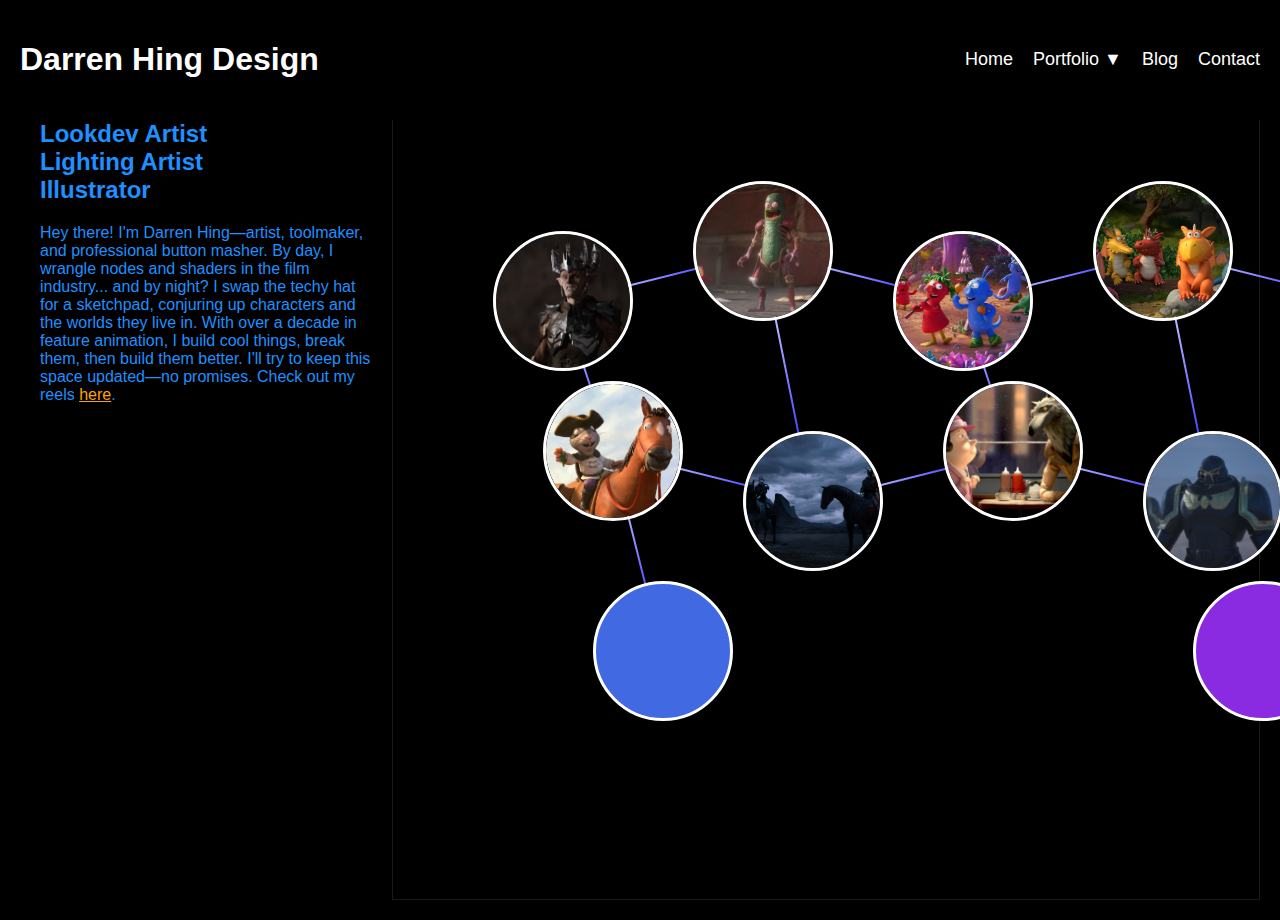
==== index.html @ b392a7d5 "Update index.html" ====
<!DOCTYPE html>
<html lang="en">
<head>
    <meta charset="UTF-8">
    <meta name="viewport" content="width=device-width, initial-scale=1.0">
    <title>Darren Hing Design</title>
    <style>
        /* Body styles */
        body {
            background-color: black;
            color: white;
            margin: 0;
            font-family: Arial, sans-serif;
            display: flex;
            flex-direction: column;
            min-height: 100vh;
            overflow-x: hidden;
            cursor: default;
        }

        /* Header */
        .header {
            display: flex;
            justify-content: space-between;
            align-items: center;
            padding: 20px;
            background: black;
            position: fixed;
            width: 100%;
            top: 0;
            z-index: 1000;
            box-sizing: border-box;
        }

        /* Navigation */
        .menu {
            display: flex;
            gap: 20px;
            flex-wrap: wrap;
        }

        .menu a {
            color: white;
            text-decoration: none;
            font-size: 18px;
            white-space: nowrap;
        }

        .dropdown {
            position: relative;
            display: inline-block;
        }

        .dropdown-content {
            display: none;
            position: absolute;
            background-color: black;
            min-width: 160px;
            box-shadow: 0px 8px 16px rgba(0, 0, 0, 0.2);
            z-index: 1;
        }

        .dropdown:hover .dropdown-content {
            display: block;
        }

        .dropdown-content a {
            color: white;
            padding: 12px 16px;
            display: block;
            text-decoration: none;
        }

        /* Container - Full height */
        .container {
            display: flex;
            justify-content: space-between;
            margin-top: 80px; /* Space for fixed header */
            padding: 0 20px 20px; 
            box-sizing: border-box;
            min-height: calc(100vh - 80px); /* Minimum height after header */
        }

        /* Bio Section */
        .bio {
            width: 30%;
            padding: 20px;
            color: #1e90ff;
            box-sizing: border-box;
        }

        .bio a {
            color: orange;
        }

        /* Gallery - Full height */
        .gallery-container {
            flex: 1;
            position: relative;
            overflow: visible; /* Changed from hidden to visible to prevent clipping */
            user-select: none;
            border: 1px solid rgba(255, 255, 255, 0.1);
            box-sizing: border-box;
            min-height: calc(100vh - 80px); /* Take full viewport minus header */
        }

        /* Connections */
        .line {
            position: absolute;
            height: 2px;
            background: linear-gradient(to right, white, blue);
            transform-origin: top left;
            z-index: 0;
            transition: opacity 0.3s ease, height 0.3s ease, background 0.3s ease;
        }

        /* Circles */
        .node {
            position: absolute;
            width: 140px;
            height: 140px;
            background: rgba(255, 255, 255, 0.2);
            border: 3px solid white;
            border-radius: 50%;
            transition: transform 0.3s ease, border-color 0.3s ease;
            cursor: pointer;
            z-index: 1;
            box-sizing: border-box;
            display: flex;
            justify-content: center;
            align-items: center;
            overflow: hidden;
        }

        .node:hover, .node.active {
            transform: scale(1.1);
            border-color: #1e90ff;
            z-index: 3;
        }

        .node.connected {
            border-color: #1e90ff;
            z-index: 2;
        }

        /* Images Inside Circles */
        .node img {
            width: 100%;
            height: 100%;
            object-fit: cover;
            border-radius: 50%;
            display: block;
        }

        /* Show class for dropdown menu */
        .dropdown-content.show {
            display: block;
        }

        /* Responsive styles */
        @media (max-width: 768px) {
            .container {
                flex-direction: column;
            }
            
            .bio {
                width: 100%;
                height: auto;
            }
            
            .gallery-container {
                min-height: 70vh;
            }
            
            .node {
                width: 150px;
                height: 150px;
            }
        }
    </style>
</head>
<body>
    <div class="header">
        <h1>Darren Hing Design</h1>
        <nav class="menu">
            <a href="index.html">Home</a>
            <div class="dropdown">
                <a href="#">Portfolio ▼</a>
                <div class="dropdown-content">
                    <a href="personal-work.html">Personal Work</a>
                    <a href="technical.html">Technical</a>
                    <a href="reels.html">Reels</a>
                </div>
            </div>
            <a href="blog.html">Blog</a>
            <a href="contact.html">Contact</a>
        </nav>
    </div>
    
    <div class="container">
        <div class="bio">
            <h2>Lookdev Artist<br>Lighting Artist<br>Illustrator</h2>
            <p>
                Hey there! I'm Darren Hing—artist, toolmaker, and professional button masher. By day, I wrangle nodes and shaders in the film industry... and by night? I swap the techy hat for a sketchpad, conjuring up characters and the worlds they live in. 
                With over a decade in feature animation, I build cool things, break them, then build them better. 
                I'll try to keep this space updated—no promises. Check out my reels <a href="reels.html">here</a>.
            </p>
        </div>
        <div class="gallery-container" id="gallery"></div>
    </div>
    
    <script>
        // Dropdown menu functionality
        document.addEventListener("DOMContentLoaded", function () {
            document.querySelectorAll(".dropdown").forEach(dropdown => {
                dropdown.addEventListener("click", function (event) {
                    event.stopPropagation();
                    this.querySelector(".dropdown-content").classList.toggle("show");
                });
            });
            window.addEventListener("click", function () {
                document.querySelectorAll(".dropdown-content").forEach(menu => {
                    menu.classList.remove("show");
                });
            });
        });
    </script>
    
    <script>
        document.addEventListener("DOMContentLoaded", function() {
            console.log("DOM Content Loaded - Initializing Gallery");
            
            setTimeout(function() {
                const gallery = document.getElementById("gallery");
                
                if (!gallery) {
                    console.error("Gallery element not found!");
                    return;
                }
                
                // Node and connection data
                const nodeSize = 140;
                
                // Define fixed positions for 12 nodes - these won't change on refresh
                const nodePositions = [
                    // Position for each node (calculated to fit inside a typical gallery)
                    {x: 100, y: 150},  // Node 1
                    {x: 300, y: 100},  // Node 2
                    {x: 500, y: 150},  // Node 3
                    {x: 700, y: 100},  // Node 4
                    {x: 900, y: 150},  // Node 5
                    {x: 150, y: 300},  // Node 6
                    {x: 350, y: 350},  // Node 7
                    {x: 550, y: 300},  // Node 8
                    {x: 750, y: 350},  // Node 9
                    {x: 950, y: 300},  // Node 10
                    {x: 200, y: 500},  // Node 11
                    {x: 800, y: 500}   // Node 12
                ];
                
                // Define fixed connections - which nodes should connect to which
                const nodeConnections = [
                    [0, 1], [1, 2], [2, 3], [3, 4],  // Top row connections
                    [5, 6], [6, 7], [7, 8], [8, 9],  // Middle row connections,                        
                    [0, 5], [1, 6], [2, 7], [3, 8], [4, 9],  // Vertical connections
                    [5, 10],[9,11]                // Connect to bottom row
                ];
                
                // Image paths with fallback colors
                const nodeImages = [
                    {path: "media/orcKing01.jpg", color: "#ff69b4"},
                    {path: "media/P_Rick01.jpg", color: "#9370db"},
                    {path: "media/The-Smeds-and-the-Smoos.jpeg", color: "#00ced1"},
                    {path: "media/zog01.jpg", color: "#32cd32"},
                    {path: "media/Carnage_Wlde_Eevee.jpg", color: "#1e90ff"},
                    {path: "media/HighwayRat01.jpg", color: "#ff7f50"},
                    {path: "media/Nazgul_Full_v002.jpg", color: "#9932cc"},
                    {path: "media/Revolting-Rhymes-Wolf.jpg", color: "#ffd700"},
                    {path: "media/SpaceMarines_UE.jpeg", color: "#00ff7f"},
                    {path: "media/StickMan_Sc&S_h1.jpg", color: "#ff4500"},
                    {path: "media/placeholder1.jpg", color: "#4169e1"},
                    {path: "media/placeholder2.jpg", color: "#8a2be2"}
                ];
                
                // Create nodes and connections arrays
                const nodes = [];
                const connections = [];
                
                // Create all 12 nodes with fixed positions
                for (let i = 0; i < 12; i++) {
                    // Create node element
                    const node = document.createElement("div");
                    node.classList.add("node");
                    node.style.left = `${nodePositions[i].x}px`;
                    node.style.top = `${nodePositions[i].y}px`;
                    
                    // Try to add an image
                    const img = document.createElement("img");
                    img.src = nodeImages[i].path;
                    img.alt = "Gallery artwork";
                    
                    // Handle image loading errors
                    img.onerror = function() {
                        console.warn(`Failed to load image: ${nodeImages[i].path}, using color fallback`);
                        node.style.backgroundColor = nodeImages[i].color;
                        
                        // Remove the failed image
                        if (node.contains(img)) {
                            node.removeChild(img);
                        }
                    };
                    
                    // Add image to node
                    node.appendChild(img);
                    
                    // Add to gallery
                    gallery.appendChild(node);
                    
                    // Store node data
                    nodes.push({
                        element: node,
                        x: nodePositions[i].x + nodeSize/2,
                        y: nodePositions[i].y + nodeSize/2,
                        connections: []
                    });
                }
                
                // Create connections between nodes
                for (const [i, j] of nodeConnections) {
                    if (i >= nodes.length || j >= nodes.length) continue;
                    
                    const nodeA = nodes[i];
                    const nodeB = nodes[j];
                    
                    // Create line element
                    const line = document.createElement("div");
                    line.classList.add("line");
                    gallery.insertBefore(line, gallery.firstChild);
                    
                    // Store connection data
                    const connection = { element: line, nodeA, nodeB };
                    connections.push(connection);
                    
                    // Store connection reference in nodes
                    nodeA.connections.push(connection);
                    nodeB.connections.push(connection);
                    
                    // Update line position
                    updateConnection(connection);
                }
                
                // Function to update connection position and rotation
                function updateConnection(connection) {
                    const { element, nodeA, nodeB } = connection;
                    
                    const x1 = nodeA.x;
                    const y1 = nodeA.y;
                    const x2 = nodeB.x;
                    const y2 = nodeB.y;
                    
                    const dx = x2 - x1;
                    const dy = y2 - y1;
                    const length = Math.sqrt(dx * dx + dy * dy);
                    
                    element.style.width = `${length}px`;
                    element.style.left = `${x1}px`;
                    element.style.top = `${y1}px`;
                    element.style.transform = `rotate(${Math.atan2(dy, dx)}rad)`;
                }
                
                // Add hover effects to nodes
                nodes.forEach(node => {
                    node.element.addEventListener("mouseenter", () => {
                        node.element.classList.add("active");
                        node.connections.forEach(conn => {
                            conn.element.style.height = "3px";
                            const otherNode = conn.nodeA === node ? conn.nodeB : conn.nodeA;
                            otherNode.element.classList.add("connected");
                        });
                    });
                    
                    node.element.addEventListener("mouseleave", () => {
                        node.element.classList.remove("active");
                        node.connections.forEach(conn => {
                            conn.element.style.height = "2px";
                            const otherNode = conn.nodeA === node ? conn.nodeB : conn.nodeA;
                            otherNode.element.classList.remove("connected");
                        });
                    });
                });
                
                // Update connections when window is resized
                window.addEventListener("resize", function() {
                    connections.forEach(updateConnection);
                });
                
                console.log("Gallery created with images and fixed node positions");
            }, 300);
        });
    </script>
</body>
</html>
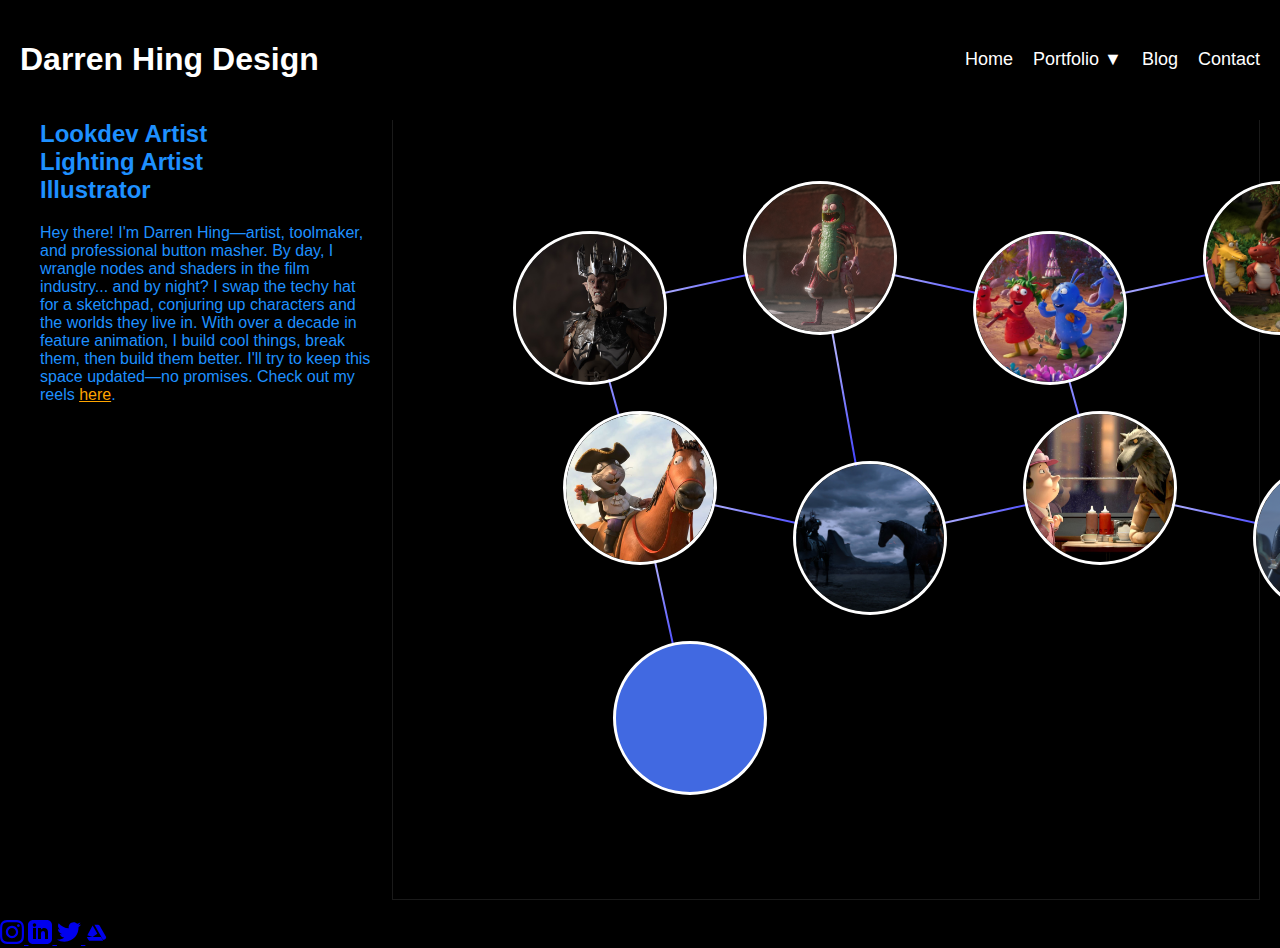
==== commit e46ece7a: "Update index.html" ====
--- a/index.html
+++ b/index.html
@@ -4,180 +4,7 @@
     <meta charset="UTF-8">
     <meta name="viewport" content="width=device-width, initial-scale=1.0">
     <title>Darren Hing Design</title>
-    <style>
-        /* Body styles */
-        body {
-            background-color: black;
-            color: white;
-            margin: 0;
-            font-family: Arial, sans-serif;
-            display: flex;
-            flex-direction: column;
-            min-height: 100vh;
-            overflow-x: hidden;
-            cursor: default;
-        }
-
-        /* Header */
-        .header {
-            display: flex;
-            justify-content: space-between;
-            align-items: center;
-            padding: 20px;
-            background: black;
-            position: fixed;
-            width: 100%;
-            top: 0;
-            z-index: 1000;
-            box-sizing: border-box;
-        }
-
-        /* Navigation */
-        .menu {
-            display: flex;
-            gap: 20px;
-            flex-wrap: wrap;
-        }
-
-        .menu a {
-            color: white;
-            text-decoration: none;
-            font-size: 18px;
-            white-space: nowrap;
-        }
-
-        .dropdown {
-            position: relative;
-            display: inline-block;
-        }
-
-        .dropdown-content {
-            display: none;
-            position: absolute;
-            background-color: black;
-            min-width: 160px;
-            box-shadow: 0px 8px 16px rgba(0, 0, 0, 0.2);
-            z-index: 1;
-        }
-
-        .dropdown:hover .dropdown-content {
-            display: block;
-        }
-
-        .dropdown-content a {
-            color: white;
-            padding: 12px 16px;
-            display: block;
-            text-decoration: none;
-        }
-
-        /* Container - Full height */
-        .container {
-            display: flex;
-            justify-content: space-between;
-            margin-top: 80px; /* Space for fixed header */
-            padding: 0 20px 20px; 
-            box-sizing: border-box;
-            min-height: calc(100vh - 80px); /* Minimum height after header */
-        }
-
-        /* Bio Section */
-        .bio {
-            width: 30%;
-            padding: 20px;
-            color: #1e90ff;
-            box-sizing: border-box;
-        }
-
-        .bio a {
-            color: orange;
-        }
-
-        /* Gallery - Full height */
-        .gallery-container {
-            flex: 1;
-            position: relative;
-            overflow: visible; /* Changed from hidden to visible to prevent clipping */
-            user-select: none;
-            border: 1px solid rgba(255, 255, 255, 0.1);
-            box-sizing: border-box;
-            min-height: calc(100vh - 80px); /* Take full viewport minus header */
-        }
-
-        /* Connections */
-        .line {
-            position: absolute;
-            height: 2px;
-            background: linear-gradient(to right, white, blue);
-            transform-origin: top left;
-            z-index: 0;
-            transition: opacity 0.3s ease, height 0.3s ease, background 0.3s ease;
-        }
-
-        /* Circles */
-        .node {
-            position: absolute;
-            width: 140px;
-            height: 140px;
-            background: rgba(255, 255, 255, 0.2);
-            border: 3px solid white;
-            border-radius: 50%;
-            transition: transform 0.3s ease, border-color 0.3s ease;
-            cursor: pointer;
-            z-index: 1;
-            box-sizing: border-box;
-            display: flex;
-            justify-content: center;
-            align-items: center;
-            overflow: hidden;
-        }
-
-        .node:hover, .node.active {
-            transform: scale(1.1);
-            border-color: #1e90ff;
-            z-index: 3;
-        }
-
-        .node.connected {
-            border-color: #1e90ff;
-            z-index: 2;
-        }
-
-        /* Images Inside Circles */
-        .node img {
-            width: 100%;
-            height: 100%;
-            object-fit: cover;
-            border-radius: 50%;
-            display: block;
-        }
-
-        /* Show class for dropdown menu */
-        .dropdown-content.show {
-            display: block;
-        }
-
-        /* Responsive styles */
-        @media (max-width: 768px) {
-            .container {
-                flex-direction: column;
-            }
-            
-            .bio {
-                width: 100%;
-                height: auto;
-            }
-            
-            .gallery-container {
-                min-height: 70vh;
-            }
-            
-            .node {
-                width: 150px;
-                height: 150px;
-            }
-        }
-    </style>
+    <link rel="stylesheet" href="style.css">
 </head>
 <body>
     <div class="header">
@@ -209,24 +36,33 @@
         <div class="gallery-container" id="gallery"></div>
     </div>
     
-    <script>
-        // Dropdown menu functionality
-        document.addEventListener("DOMContentLoaded", function () {
-            document.querySelectorAll(".dropdown").forEach(dropdown => {
-                dropdown.addEventListener("click", function (event) {
-                    event.stopPropagation();
-                    this.querySelector(".dropdown-content").classList.toggle("show");
-                });
-            });
-            window.addEventListener("click", function () {
-                document.querySelectorAll(".dropdown-content").forEach(menu => {
-                    menu.classList.remove("show");
-                });
-            });
-        });
-    </script>
+    <footer class="footer">
+        <div class="social-icons">
+            <a href="#" class="social-icon" aria-label="Instagram">
+                <svg width="24" height="24" viewBox="0 0 24 24" fill="none" xmlns="http://www.w3.org/2000/svg">
+                    <path d="M12 2.163c3.204 0 3.584.012 4.85.07 3.252.148 4.771 1.691 4.919 4.919.058 1.265.069 1.645.069 4.849 0 3.205-.012 3.584-.069 4.849-.149 3.225-1.664 4.771-4.919 4.919-1.266.058-1.644.07-4.85.07-3.204 0-3.584-.012-4.849-.07-3.26-.149-4.771-1.699-4.919-4.92-.058-1.265-.07-1.644-.07-4.849 0-3.204.013-3.583.07-4.849.149-3.227 1.664-4.771 4.919-4.919 1.266-.057 1.645-.069 4.849-.069zm0-2.163c-3.259 0-3.667.014-4.947.072-4.358.2-6.78 2.618-6.98 6.98-.059 1.281-.073 1.689-.073 4.948 0 3.259.014 3.668.072 4.948.2 4.358 2.618 6.78 6.98 6.98 1.281.058 1.689.072 4.948.072 3.259 0 3.668-.014 4.948-.072 4.354-.2 6.782-2.618 6.979-6.98.059-1.28.073-1.689.073-4.948 0-3.259-.014-3.667-.072-4.947-.196-4.354-2.617-6.78-6.979-6.98-1.281-.059-1.69-.073-4.949-.073zm0 5.838c-3.403 0-6.162 2.759-6.162 6.162s2.759 6.163 6.162 6.163 6.162-2.759 6.162-6.163c0-3.403-2.759-6.162-6.162-6.162zm0 10.162c-2.209 0-4-1.79-4-4 0-2.209 1.791-4 4-4s4 1.791 4 4c0 2.21-1.791 4-4 4zm6.406-11.845c-.796 0-1.441.645-1.441 1.44s.645 1.44 1.441 1.44c.795 0 1.439-.645 1.439-1.44s-.644-1.44-1.439-1.44z" fill="currentColor"/>
+                </svg>
+            </a>
+            <a href="#" class="social-icon" aria-label="LinkedIn">
+                <svg width="24" height="24" viewBox="0 0 24 24" fill="none" xmlns="http://www.w3.org/2000/svg">
+                    <path d="M19 0h-14c-2.761 0-5 2.239-5 5v14c0 2.761 2.239 5 5 5h14c2.762 0 5-2.239 5-5v-14c0-2.761-2.238-5-5-5zm-11 19h-3v-11h3v11zm-1.5-12.268c-.966 0-1.75-.79-1.75-1.764s.784-1.764 1.75-1.764 1.75.79 1.75 1.764-.783 1.764-1.75 1.764zm13.5 12.268h-3v-5.604c0-3.368-4-3.113-4 0v5.604h-3v-11h3v1.765c1.396-2.586 7-2.777 7 2.476v6.759z" fill="currentColor"/>
+                </svg>
+            </a>
+            <a href="#" class="social-icon" aria-label="Twitter">
+                <svg width="24" height="24" viewBox="0 0 24 24" fill="none" xmlns="http://www.w3.org/2000/svg">
+                    <path d="M24 4.557c-.883.392-1.832.656-2.828.775 1.017-.609 1.798-1.574 2.165-2.724-.951.564-2.005.974-3.127 1.195-.897-.957-2.178-1.555-3.594-1.555-3.179 0-5.515 2.966-4.797 6.045-4.091-.205-7.719-2.165-10.148-5.144-1.29 2.213-.669 5.108 1.523 6.574-.806-.026-1.566-.247-2.229-.616-.054 2.281 1.581 4.415 3.949 4.89-.693.188-1.452.232-2.224.084.626 1.956 2.444 3.379 4.6 3.419-2.07 1.623-4.678 2.348-7.29 2.04 2.179 1.397 4.768 2.212 7.548 2.212 9.142 0 14.307-7.721 13.995-14.646.962-.695 1.797-1.562 2.457-2.549z" fill="currentColor"/>
+                </svg>
+            </a>
+            <a href="#" class="social-icon" aria-label="ArtStation">
+                <svg width="24" height="24" viewBox="0 0 24 24" fill="none" xmlns="http://www.w3.org/2000/svg">
+                    <path d="M1.77 16.88l1.76 3.03c.33.59.95.96 1.63.96h12.97l-2.2-3.99H1.77zm19.38.05l-3.19-5.54-3.24-5.55c-.36-.62-1.02-1-1.73-1H9.43l5.95 10.41 2.15 3.9c.4.72 1.34.9 1.99.36l.87-.62c.42-.31.7-.79.76-1.32.03-.27 0-.54-.1-.8l.1.16zm-8.81-3.1L7.62 5.45 2.35 15.3l5.19 1.62 4.8-3.09z" fill="currentColor"/>
+                </svg>
+            </a>
+        </div>
+    </footer>
     
     <script>
+        // Inline script to ensure the gallery renders
         document.addEventListener("DOMContentLoaded", function() {
             console.log("DOM Content Loaded - Initializing Gallery");
             
@@ -239,23 +75,22 @@
                 }
                 
                 // Node and connection data
-                const nodeSize = 140;
-                
-                // Define fixed positions for 12 nodes - these won't change on refresh
+                const nodeSize = 154; // 10% larger than original 140px
+                
+                // Define fixed positions for 12 nodes with increased spacing
                 const nodePositions = [
-                    // Position for each node (calculated to fit inside a typical gallery)
-                    {x: 100, y: 150},  // Node 1
-                    {x: 300, y: 100},  // Node 2
-                    {x: 500, y: 150},  // Node 3
-                    {x: 700, y: 100},  // Node 4
-                    {x: 900, y: 150},  // Node 5
-                    {x: 150, y: 300},  // Node 6
-                    {x: 350, y: 350},  // Node 7
-                    {x: 550, y: 300},  // Node 8
-                    {x: 750, y: 350},  // Node 9
-                    {x: 950, y: 300},  // Node 10
-                    {x: 200, y: 500},  // Node 11
-                    {x: 800, y: 500}   // Node 12
+                    {x: 120, y: 150},  // Node 1
+                    {x: 350, y: 100},  // Node 2
+                    {x: 580, y: 150},  // Node 3
+                    {x: 810, y: 100},  // Node 4
+                    {x: 1040, y: 150}, // Node 5
+                    {x: 170, y: 330},  // Node 6
+                    {x: 400, y: 380},  // Node 7
+                    {x: 630, y: 330},  // Node 8
+                    {x: 860, y: 380},  // Node 9
+                    {x: 1090, y: 330}, // Node 10
+                    {x: 220, y: 560},  // Node 11
+                    {x: 950, y: 560}   // Node 12
                 ];
                 
                 // Define fixed connections - which nodes should connect to which
@@ -263,7 +98,7 @@
                     [0, 1], [1, 2], [2, 3], [3, 4],  // Top row connections
                     [5, 6], [6, 7], [7, 8], [8, 9],  // Middle row connections,                        
                     [0, 5], [1, 6], [2, 7], [3, 8], [4, 9],  // Vertical connections
-                    [5, 10],[9,11]                // Connect to bottom row
+                    [5, 10], [9, 11]                // Connect to bottom row
                 ];
                 
                 // Image paths with fallback colors
@@ -291,6 +126,8 @@
                     // Create node element
                     const node = document.createElement("div");
                     node.classList.add("node");
+                    node.style.width = `${nodeSize}px`;
+                    node.style.height = `${nodeSize}px`;
                     node.style.left = `${nodePositions[i].x}px`;
                     node.style.top = `${nodePositions[i].y}px`;
                     
@@ -397,6 +234,21 @@
                 console.log("Gallery created with images and fixed node positions");
             }, 300);
         });
+
+        // Dropdown menu functionality
+        document.addEventListener("DOMContentLoaded", function () {
+            document.querySelectorAll(".dropdown").forEach(dropdown => {
+                dropdown.addEventListener("click", function (event) {
+                    event.stopPropagation();
+                    this.querySelector(".dropdown-content").classList.toggle("show");
+                });
+            });
+            window.addEventListener("click", function () {
+                document.querySelectorAll(".dropdown-content").forEach(menu => {
+                    menu.classList.remove("show");
+                });
+            });
+        });
     </script>
 </body>
 </html>
--- a/style.css
+++ b/style.css
@@ -0,0 +1,434 @@
+/* Base styles */
+body {
+    background-color: black;
+    color: white;
+    margin: 0;
+    font-family: Arial, sans-serif;
+    display: flex;
+    flex-direction: column;
+    min-height: 100vh;
+    overflow-x: hidden;
+    cursor: default;
+}
+
+/* Header */
+.header {
+    display: flex;
+    justify-content: space-between;
+    align-items: center;
+    padding: 20px;
+    background: black;
+    position: fixed;
+    width: 100%;
+    top: 0;
+    z-index: 1000;
+    box-sizing: border-box;
+}
+
+/* Navigation */
+.menu {
+    display: flex;
+    gap: 20px;
+    flex-wrap: wrap;
+}
+
+.menu a {
+    color: white;
+    text-decoration: none;
+    font-size: 18px;
+    white-space: nowrap;
+}
+
+.dropdown {
+    position: relative;
+    display: inline-block;
+}
+
+.dropdown-content {
+    display: none;
+    position: absolute;
+    background-color: black;
+    min-width: 160px;
+    box-shadow: 0px 8px 16px rgba(0, 0, 0, 0.2);
+    z-index: 1;
+}
+
+.dropdown:hover .dropdown-content {
+    display: block;
+}
+
+.dropdown-content a {
+    color: white;
+    padding: 12px 16px;
+    display: block;
+    text-decoration: none;
+}
+
+/* Container - Full height */
+.container {
+    display: flex;
+    justify-content: space-between;
+    margin-top: 80px; /* Space for fixed header */
+    padding: 0 20px 20px; 
+    box-sizing: border-box;
+    min-height: calc(100vh - 80px); /* Minimum height after header */
+}
+
+/* Bio Section */
+.bio {
+    width: 30%;
+    padding: 20px;
+    color: #1e90ff;
+    box-sizing: border-box;
+}
+
+.bio a {
+    color: orange;
+}
+
+/* Homepage Gallery - Full height */
+.gallery-container {
+    flex: 1;
+    position: relative;
+    overflow: visible;
+    user-select: none;
+    border: 1px solid rgba(255, 255, 255, 0.1);
+    box-sizing: border-box;
+    min-height: calc(100vh - 80px);
+}
+
+/* Connections */
+.line {
+    position: absolute;
+    height: 2px;
+    background: linear-gradient(to right, white, blue);
+    transform-origin: top left;
+    z-index: 0;
+    transition: opacity 0.3s ease, height 0.3s ease, background 0.3s ease;
+}
+
+/* Circles */
+.node {
+    position: absolute;
+    width: 140px;
+    height: 140px;
+    background: rgba(255, 255, 255, 0.2);
+    border: 3px solid white;
+    border-radius: 50%;
+    transition: transform 0.3s ease, border-color 0.3s ease;
+    cursor: pointer;
+    z-index: 1;
+    box-sizing: border-box;
+    display: flex;
+    justify-content: center;
+    align-items: center;
+    overflow: hidden;
+}
+
+.node:hover, .node.active {
+    transform: scale(1.1);
+    border-color: #1e90ff;
+    z-index: 3;
+}
+
+.node.connected {
+    border-color: #1e90ff;
+    z-index: 2;
+}
+
+/* Images Inside Circles */
+.node img {
+    width: 100%;
+    height: 100%;
+    object-fit: cover;
+    border-radius: 50%;
+    display: block;
+}
+
+/* Show class for dropdown menu */
+.dropdown-content.show {
+    display: block;
+}
+
+/* Portfolio Pages Styles */
+.portfolio-container {
+    margin-top: 120px;
+    padding: 0 40px 40px;
+    max-width: 1200px;
+    margin-left: auto;
+    margin-right: auto;
+}
+
+.page-title {
+    color: #1e90ff;
+    font-size: 32px;
+    margin-bottom: 40px;
+    text-align: center;
+}
+
+/* Gallery Grid for Portfolio Pages */
+.gallery-grid {
+    display: grid;
+    grid-template-columns: repeat(3, 1fr);
+    gap: 20px;
+}
+
+.gallery-item {
+    position: relative;
+    overflow: hidden;
+    border-radius: 8px;
+    transition: transform 0.3s ease;
+    cursor: pointer;
+    aspect-ratio: 1 / 1;
+}
+
+.gallery-item img {
+    width: 100%;
+    height: 100%;
+    object-fit: cover;
+    display: block;
+    transition: transform 0.3s ease;
+}
+
+.gallery-item:hover img {
+    transform: scale(1.05);
+}
+
+.gallery-item .overlay {
+    position: absolute;
+    bottom: 0;
+    left: 0;
+    right: 0;
+    background: rgba(0, 0, 0, 0.7);
+    overflow: hidden;
+    width: 100%;
+    height: 0;
+    transition: .5s ease;
+}
+
+.gallery-item:hover .overlay {
+    height: 30%;
+}
+
+.gallery-item .caption {
+    color: white;
+    font-size: 18px;
+    position: absolute;
+    top: 50%;
+    left: 50%;
+    transform: translate(-50%, -50%);
+    text-align: center;
+    width: 100%;
+}
+
+/* Technical page styles */
+.technical-grid {
+    display: grid;
+    grid-template-columns: repeat(2, 1fr);
+    gap: 30px;
+}
+
+.technical-item {
+    display: flex;
+    flex-direction: column;
+    background: rgba(30, 144, 255, 0.1);
+    border-radius: 8px;
+    overflow: hidden;
+    transition: transform 0.3s ease;
+}
+
+.technical-item:hover {
+    transform: translateY(-5px);
+}
+
+.technical-item img {
+    width: 100%;
+    height: 250px;
+    object-fit: cover;
+}
+
+.technical-content {
+    padding: 20px;
+}
+
+.technical-content h3 {
+    color: #1e90ff;
+    margin-top: 0;
+}
+
+/* Reels page styles */
+.video-container {
+    display: grid;
+    grid-template-columns: 1fr;
+    gap: 40px;
+}
+
+.video-item {
+    margin-bottom: 40px;
+}
+
+.video-item h3 {
+    color: #1e90ff;
+    margin-bottom: 20px;
+}
+
+.video-frame {
+    width: 100%;
+    aspect-ratio: 16 / 9;
+    background: #111;
+    margin-bottom: 20px;
+}
+
+.video-description {
+    color: #ccc;
+    line-height: 1.6;
+}
+
+/* Blog page styles */
+.blog-container {
+    display: grid;
+    grid-template-columns: 1fr;
+    gap: 40px;
+    max-width: 800px;
+    margin: 0 auto;
+}
+
+.blog-post {
+    background: rgba(30, 144, 255, 0.05);
+    border-radius: 8px;
+    padding: 30px;
+    margin-bottom: 30px;
+}
+
+.blog-post h3 {
+    color: #1e90ff;
+    margin-top: 0;
+}
+
+.blog-date {
+    color: #aaa;
+    font-style: italic;
+    margin-bottom: 20px;
+    display: block;
+}
+
+.blog-content {
+    line-height: 1.8;
+}
+
+/* Contact page styles */
+.contact-container {
+    display: grid;
+    grid-template-columns: 1fr 1fr;
+    gap: 40px;
+    max-width: 1000px;
+    margin: 0 auto;
+}
+
+.contact-info {
+    line-height: 1.8;
+}
+
+.contact-info h3 {
+    color: #1e90ff;
+}
+
+.contact-form {
+    background: rgba(30, 144, 255, 0.05);
+    padding: 30px;
+    border-radius: 8px;
+}
+
+.form-group {
+    margin-bottom: 20px;
+}
+
+.form-group label {
+    display: block;
+    margin-bottom: 8px;
+    color: #1e90ff;
+}
+
+.form-group input,
+.form-group textarea {
+    width: 100%;
+    padding: 10px;
+    background: rgba(255, 255, 255, 0.1);
+    border: 1px solid rgba(255, 255, 255, 0.2);
+    border-radius: 4px;
+    color: white;
+    font-family: inherit;
+}
+
+.form-group textarea {
+    min-height: 150px;
+    resize: vertical;
+}
+
+button[type="submit"] {
+    background: #1e90ff;
+    color: white;
+    border: none;
+    padding: 12px 24px;
+    border-radius: 4px;
+    cursor: pointer;
+    font-size: 16px;
+    transition: background 0.3s ease;
+}
+
+button[type="submit"]:hover {
+    background: #0078e7;
+}
+
+/* Responsive styles */
+@media (max-width: 1024px) {
+    .gallery-grid {
+        grid-template-columns: repeat(2, 1fr);
+    }
+    
+    .technical-grid {
+        grid-template-columns: 1fr;
+    }
+    
+    .contact-container {
+        grid-template-columns: 1fr;
+    }
+}
+
+@media (max-width: 768px) {
+    .container {
+        flex-direction: column;
+    }
+    
+    .bio {
+        width: 100%;
+        height: auto;
+    }
+    
+    .gallery-container {
+        min-height: 70vh;
+    }
+    
+    .node {
+        width: 120px;
+        height: 120px;
+    }
+    
+    .gallery-grid {
+        grid-template-columns: 1fr;
+    }
+    
+    .header {
+        flex-direction: column;
+        padding: 10px;
+    }
+    
+    .header h1 {
+        margin-bottom: 10px;
+    }
+    
+    .portfolio-container {
+        margin-top: 150px;
+        padding: 0 20px 20px;
+    }
+}
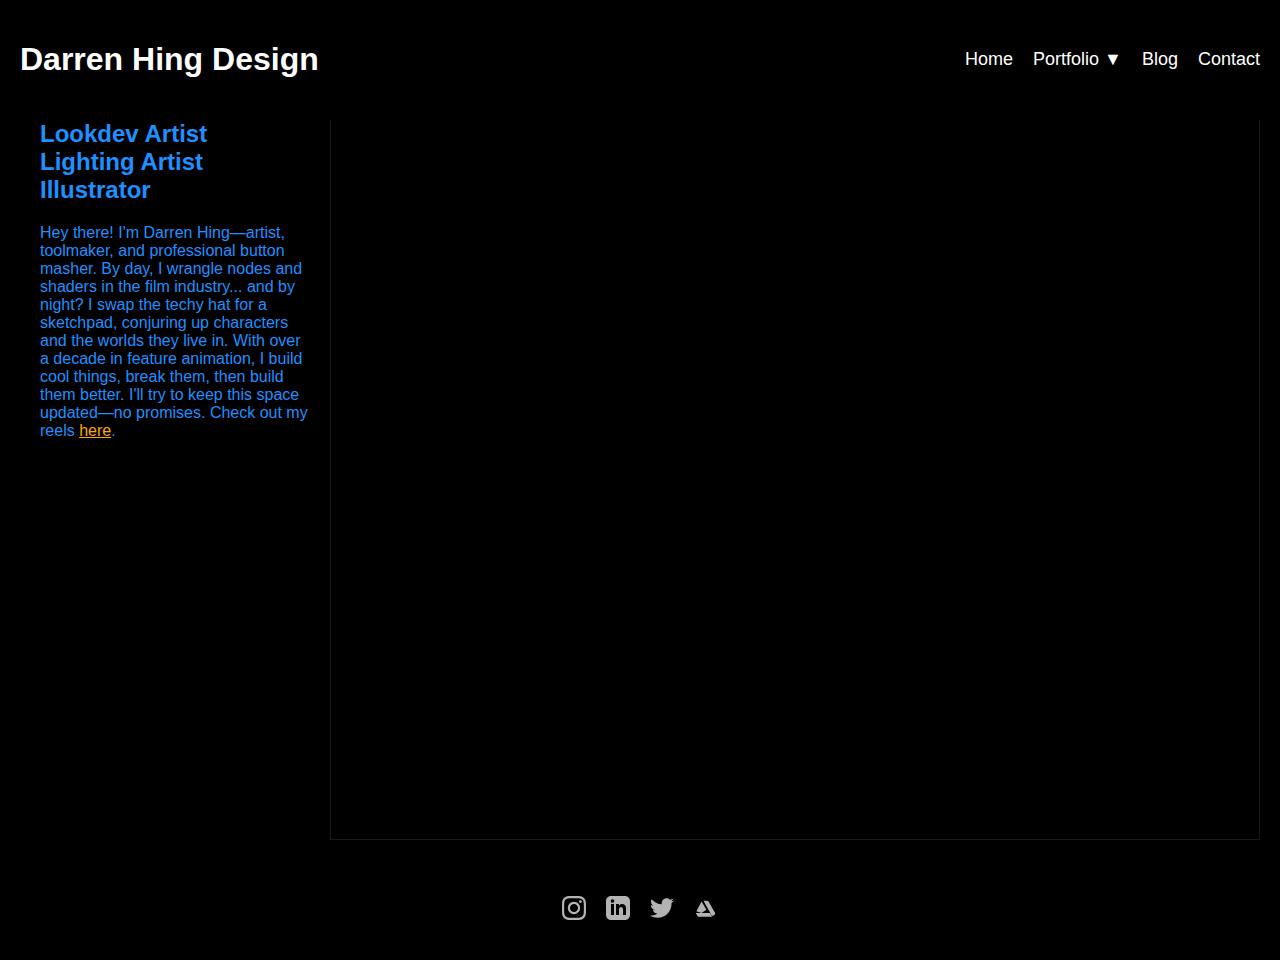
==== commit 8cc0de35: "Update index.html" ====
--- a/index.html
+++ b/index.html
@@ -74,24 +74,135 @@
                     return;
                 }
                 
+                // Get gallery dimensions
+                const galleryRect = gallery.getBoundingClientRect();
+                const galleryWidth = galleryRect.width;
+                const galleryHeight = window.innerHeight - 140; // Account for header and footer
+                
                 // Node and connection data
                 const nodeSize = 154; // 10% larger than original 140px
                 
-                // Define fixed positions for 12 nodes with increased spacing
-                const nodePositions = [
-                    {x: 120, y: 150},  // Node 1
-                    {x: 350, y: 100},  // Node 2
-                    {x: 580, y: 150},  // Node 3
-                    {x: 810, y: 100},  // Node 4
-                    {x: 1040, y: 150}, // Node 5
-                    {x: 170, y: 330},  // Node 6
-                    {x: 400, y: 380},  // Node 7
-                    {x: 630, y: 330},  // Node 8
-                    {x: 860, y: 380},  // Node 9
-                    {x: 1090, y: 330}, // Node 10
-                    {x: 220, y: 560},  // Node 11
-                    {x: 950, y: 560}   // Node 12
-                ];
+                // Add a resize handler to reposition nodes when window is resized
+                let nodes = [];
+                let connections = [];
+                
+                function createGallery() {
+                    // Clear existing nodes and connections
+                    while (gallery.firstChild) {
+                        gallery.removeChild(gallery.firstChild);
+                    }
+                    nodes = [];
+                    connections = [];
+                    
+                    // Get gallery dimensions
+                    const galleryRect = gallery.getBoundingClientRect();
+                    const galleryWidth = galleryRect.width;
+                    const galleryHeight = Math.max(500, galleryRect.height);
+                    
+                    // Calculate positions based on gallery size - spread them out more
+                    const nodePositions = [
+                        {x: galleryWidth * 0.05, y: galleryHeight * 0.2},  // Node 1 - left edge
+                        {x: galleryWidth * 0.25, y: galleryHeight * 0.15}, // Node 2
+                        {x: galleryWidth * 0.45, y: galleryHeight * 0.2},  // Node 3
+                        {x: galleryWidth * 0.65, y: galleryHeight * 0.15}, // Node 4
+                        {x: galleryWidth * 0.85, y: galleryHeight * 0.2},  // Node 5 - right edge
+                        
+                        {x: galleryWidth * 0.15, y: galleryHeight * 0.45}, // Node 6
+                        {x: galleryWidth * 0.35, y: galleryHeight * 0.5},  // Node 7
+                        {x: galleryWidth * 0.55, y: galleryHeight * 0.45}, // Node 8
+                        {x: galleryWidth * 0.75, y: galleryHeight * 0.5},  // Node 9
+                        {x: galleryWidth * 0.95 - nodeSize, y: galleryHeight * 0.45}, // Node 10 - right edge
+                        
+                        {x: galleryWidth * 0.2, y: galleryHeight * 0.75},  // Node 11
+                        {x: galleryWidth * 0.8, y: galleryHeight * 0.75}   // Node 12
+                    ];
+                    
+                    // Create all 12 nodes with calculated positions
+                    for (let i = 0; i < 12; i++) {
+                        // Create node element
+                        const node = document.createElement("div");
+                        node.classList.add("node");
+                        node.style.width = `${nodeSize}px`;
+                        node.style.height = `${nodeSize}px`;
+                        node.style.left = `${nodePositions[i].x}px`;
+                        node.style.top = `${nodePositions[i].y}px`;
+                        
+                        // Try to add an image
+                        const img = document.createElement("img");
+                        img.src = nodeImages[i].path;
+                        img.alt = "Gallery artwork";
+                        
+                        // Handle image loading errors
+                        img.onerror = function() {
+                            console.warn(`Failed to load image: ${nodeImages[i].path}, using color fallback`);
+                            node.style.backgroundColor = nodeImages[i].color;
+                            
+                            // Remove the failed image
+                            if (node.contains(img)) {
+                                node.removeChild(img);
+                            }
+                        };
+                        
+                        // Add image to node
+                        node.appendChild(img);
+                        
+                        // Add to gallery
+                        gallery.appendChild(node);
+                        
+                        // Store node data
+                        nodes.push({
+                            element: node,
+                            x: nodePositions[i].x + nodeSize/2,
+                            y: nodePositions[i].y + nodeSize/2,
+                            connections: []
+                        });
+                    }
+                    
+                    // Create connections between nodes
+                    for (const [i, j] of nodeConnections) {
+                        if (i >= nodes.length || j >= nodes.length) continue;
+                        
+                        const nodeA = nodes[i];
+                        const nodeB = nodes[j];
+                        
+                        // Create line element
+                        const line = document.createElement("div");
+                        line.classList.add("line");
+                        gallery.insertBefore(line, gallery.firstChild);
+                        
+                        // Store connection data
+                        const connection = { element: line, nodeA, nodeB };
+                        connections.push(connection);
+                        
+                        // Store connection reference in nodes
+                        nodeA.connections.push(connection);
+                        nodeB.connections.push(connection);
+                        
+                        // Update line position
+                        updateConnection(connection);
+                    }
+                    
+                    // Add hover effects to nodes
+                    nodes.forEach(node => {
+                        node.element.addEventListener("mouseenter", () => {
+                            node.element.classList.add("active");
+                            node.connections.forEach(conn => {
+                                conn.element.style.height = "3px";
+                                const otherNode = conn.nodeA === node ? conn.nodeB : conn.nodeA;
+                                otherNode.element.classList.add("connected");
+                            });
+                        });
+                        
+                        node.element.addEventListener("mouseleave", () => {
+                            node.element.classList.remove("active");
+                            node.connections.forEach(conn => {
+                                conn.element.style.height = "2px";
+                                const otherNode = conn.nodeA === node ? conn.nodeB : conn.nodeA;
+                                otherNode.element.classList.remove("connected");
+                            });
+                        });
+                    });
+                }
                 
                 // Define fixed connections - which nodes should connect to which
                 const nodeConnections = [
@@ -121,71 +232,6 @@
                 const nodes = [];
                 const connections = [];
                 
-                // Create all 12 nodes with fixed positions
-                for (let i = 0; i < 12; i++) {
-                    // Create node element
-                    const node = document.createElement("div");
-                    node.classList.add("node");
-                    node.style.width = `${nodeSize}px`;
-                    node.style.height = `${nodeSize}px`;
-                    node.style.left = `${nodePositions[i].x}px`;
-                    node.style.top = `${nodePositions[i].y}px`;
-                    
-                    // Try to add an image
-                    const img = document.createElement("img");
-                    img.src = nodeImages[i].path;
-                    img.alt = "Gallery artwork";
-                    
-                    // Handle image loading errors
-                    img.onerror = function() {
-                        console.warn(`Failed to load image: ${nodeImages[i].path}, using color fallback`);
-                        node.style.backgroundColor = nodeImages[i].color;
-                        
-                        // Remove the failed image
-                        if (node.contains(img)) {
-                            node.removeChild(img);
-                        }
-                    };
-                    
-                    // Add image to node
-                    node.appendChild(img);
-                    
-                    // Add to gallery
-                    gallery.appendChild(node);
-                    
-                    // Store node data
-                    nodes.push({
-                        element: node,
-                        x: nodePositions[i].x + nodeSize/2,
-                        y: nodePositions[i].y + nodeSize/2,
-                        connections: []
-                    });
-                }
-                
-                // Create connections between nodes
-                for (const [i, j] of nodeConnections) {
-                    if (i >= nodes.length || j >= nodes.length) continue;
-                    
-                    const nodeA = nodes[i];
-                    const nodeB = nodes[j];
-                    
-                    // Create line element
-                    const line = document.createElement("div");
-                    line.classList.add("line");
-                    gallery.insertBefore(line, gallery.firstChild);
-                    
-                    // Store connection data
-                    const connection = { element: line, nodeA, nodeB };
-                    connections.push(connection);
-                    
-                    // Store connection reference in nodes
-                    nodeA.connections.push(connection);
-                    nodeB.connections.push(connection);
-                    
-                    // Update line position
-                    updateConnection(connection);
-                }
-                
                 // Function to update connection position and rotation
                 function updateConnection(connection) {
                     const { element, nodeA, nodeB } = connection;
@@ -205,36 +251,39 @@
                     element.style.transform = `rotate(${Math.atan2(dy, dx)}rad)`;
                 }
                 
-                // Add hover effects to nodes
-                nodes.forEach(node => {
-                    node.element.addEventListener("mouseenter", () => {
-                        node.element.classList.add("active");
-                        node.connections.forEach(conn => {
-                            conn.element.style.height = "3px";
-                            const otherNode = conn.nodeA === node ? conn.nodeB : conn.nodeA;
-                            otherNode.element.classList.add("connected");
-                        });
-                    });
-                    
-                    node.element.addEventListener("mouseleave", () => {
-                        node.element.classList.remove("active");
-                        node.connections.forEach(conn => {
-                            conn.element.style.height = "2px";
-                            const otherNode = conn.nodeA === node ? conn.nodeB : conn.nodeA;
-                            otherNode.element.classList.remove("connected");
-                        });
-                    });
+                // Define fixed connections - which nodes should connect to which
+                const nodeConnections = [
+                    [0, 1], [1, 2], [2, 3], [3, 4],  // Top row connections
+                    [5, 6], [6, 7], [7, 8], [8, 9],  // Middle row connections                       
+                    [0, 5], [1, 6], [2, 7], [3, 8], [4, 9],  // Vertical connections
+                    [5, 10], [9, 11]                // Connect to bottom row
+                ];
+                
+                // Image paths with fallback colors
+                const nodeImages = [
+                    {path: "media/orcKing01.jpg", color: "#ff69b4"},
+                    {path: "media/P_Rick01.jpg", color: "#9370db"},
+                    {path: "media/The-Smeds-and-the-Smoos.jpeg", color: "#00ced1"},
+                    {path: "media/zog01.jpg", color: "#32cd32"},
+                    {path: "media/Carnage_Wlde_Eevee.jpg", color: "#1e90ff"},
+                    {path: "media/HighwayRat01.jpg", color: "#ff7f50"},
+                    {path: "media/Nazgul_Full_v002.jpg", color: "#9932cc"},
+                    {path: "media/Revolting-Rhymes-Wolf.jpg", color: "#ffd700"},
+                    {path: "media/SpaceMarines_UE.jpeg", color: "#00ff7f"},
+                    {path: "media/StickMan_Sc&S_h1.jpg", color: "#ff4500"},
+                    {path: "media/placeholder1.jpg", color: "#4169e1"},
+                    {path: "media/placeholder2.jpg", color: "#8a2be2"}
+                ];
+                
+                // Initial creation
+                createGallery();
+                
+                // Update on window resize
+                window.addEventListener("resize", function() {
+                    createGallery();
                 });
                 
-                // Update connections when window is resized
-                window.addEventListener("resize", function() {
-                    connections.forEach(updateConnection);
-                });
-                
-                console.log("Gallery created with images and fixed node positions");
-            }, 300);
-        });
-
+                console.log("Gallery created with images and dynamic node positions");
         // Dropdown menu functionality
         document.addEventListener("DOMContentLoaded", function () {
             document.querySelectorAll(".dropdown").forEach(dropdown => {
--- a/style.css
+++ b/style.css
@@ -71,12 +71,12 @@
     margin-top: 80px; /* Space for fixed header */
     padding: 0 20px 20px; 
     box-sizing: border-box;
-    min-height: calc(100vh - 80px); /* Minimum height after header */
+    min-height: calc(100vh - 80px - 60px); /* Minimum height after header, accounting for footer */
 }
 
 /* Bio Section */
 .bio {
-    width: 30%;
+    width: 25%; /* Reduced to give gallery more space */
     padding: 20px;
     color: #1e90ff;
     box-sizing: border-box;
@@ -94,7 +94,7 @@
     user-select: none;
     border: 1px solid rgba(255, 255, 255, 0.1);
     box-sizing: border-box;
-    min-height: calc(100vh - 80px);
+    min-height: calc(100vh - 80px - 60px);
 }
 
 /* Connections */
@@ -110,8 +110,8 @@
 /* Circles */
 .node {
     position: absolute;
-    width: 140px;
-    height: 140px;
+    width: 154px; /* 10% larger than original */
+    height: 154px; /* 10% larger than original */
     background: rgba(255, 255, 255, 0.2);
     border: 3px solid white;
     border-radius: 50%;
@@ -150,11 +150,40 @@
     display: block;
 }
 
+/* Footer */
+.footer {
+    background-color: rgba(0, 0, 0, 0.5);
+    padding: 20px;
+    text-align: center;
+    margin-top: auto;
+    height: 60px;
+    display: flex;
+    align-items: center;
+    justify-content: center;
+}
+
+.social-icons {
+    display: flex;
+    gap: 20px;
+    justify-content: center;
+}
+
+.social-icon {
+    color: white;
+    opacity: 0.7;
+    transition: opacity 0.3s, transform 0.3s;
+}
+
+.social-icon:hover {
+    opacity: 1;
+    transform: translateY(-3px);
+}
+
 /* Portfolio Pages Styles */
 .portfolio-container {
     margin-top: 120px;
-    padding: 0 40px 40px;
-    max-width: 1200px;
+    padding: 0 10px 40px;
+    width: calc(100% - 20px);
     margin-left: auto;
     margin-right: auto;
 }
@@ -166,11 +195,13 @@
     text-align: center;
 }
 
-/* Gallery Grid for Portfolio Pages */
+/* Gallery Grid for Portfolio Pages with Randomized Sizes */
 .gallery-grid {
     display: grid;
-    grid-template-columns: repeat(3, 1fr);
-    gap: 20px;
+    grid-template-columns: repeat(24, 1fr);
+    gap: 10px;
+    max-width: 1200px;
+    margin: 0 auto;
 }
 
 .gallery-item {
@@ -179,7 +210,8 @@
     border-radius: 8px;
     transition: transform 0.3s ease;
     cursor: pointer;
-    aspect-ratio: 1 / 1;
+    grid-column: span var(--span, 6); /* Default span 6 columns out of 24 total (scaled down from 12) */
+    aspect-ratio: var(--ratio, 1); /* Default 1:1 ratio, will be randomized */
 }
 
 .gallery-item img {
@@ -224,8 +256,10 @@
 /* Technical page styles */
 .technical-grid {
     display: grid;
-    grid-template-columns: repeat(2, 1fr);
-    gap: 30px;
+    grid-template-columns: repeat(24, 1fr);
+    gap: 15px;
+    max-width: 1200px;
+    margin: 0 auto;
 }
 
 .technical-item {
@@ -235,6 +269,7 @@
     border-radius: 8px;
     overflow: hidden;
     transition: transform 0.3s ease;
+    grid-column: span var(--span, 12); /* Default span 12 columns out of 24, will be randomized */
 }
 
 .technical-item:hover {
@@ -383,15 +418,24 @@
 /* Responsive styles */
 @media (max-width: 1024px) {
     .gallery-grid {
-        grid-template-columns: repeat(2, 1fr);
+        grid-template-columns: repeat(12, 1fr);
     }
     
     .technical-grid {
-        grid-template-columns: 1fr;
+        grid-template-columns: repeat(12, 1fr);
     }
     
     .contact-container {
         grid-template-columns: 1fr;
+    }
+    
+    /* Adjust spans for smaller screens */
+    .gallery-item[style*="--span"] {
+        grid-column: span var(--mobile-span, calc(var(--span, 12) / 2)) !important;
+    }
+    
+    .technical-item[style*="--span"] {
+        grid-column: span var(--mobile-span, calc(var(--span, 12) / 2)) !important;
     }
 }
 
@@ -415,7 +459,11 @@
     }
     
     .gallery-grid {
-        grid-template-columns: 1fr;
+        grid-template-columns: repeat(6, 1fr);
+    }
+    
+    .technical-grid {
+        grid-template-columns: repeat(6, 1fr);
     }
     
     .header {
@@ -429,6 +477,21 @@
     
     .portfolio-container {
         margin-top: 150px;
-        padding: 0 20px 20px;
-    }
-}
+        padding: 0 10px 20px;
+    }
+    
+    /* Full width items on mobile */
+    .gallery-item, .technical-item {
+        grid-column: span 6 !important;
+    }
+}
+
+@media (max-width: 480px) {
+    .gallery-grid, .technical-grid {
+        grid-template-columns: repeat(4, 1fr);
+    }
+    
+    .gallery-item, .technical-item {
+        grid-column: span 4 !important;
+    }
+}
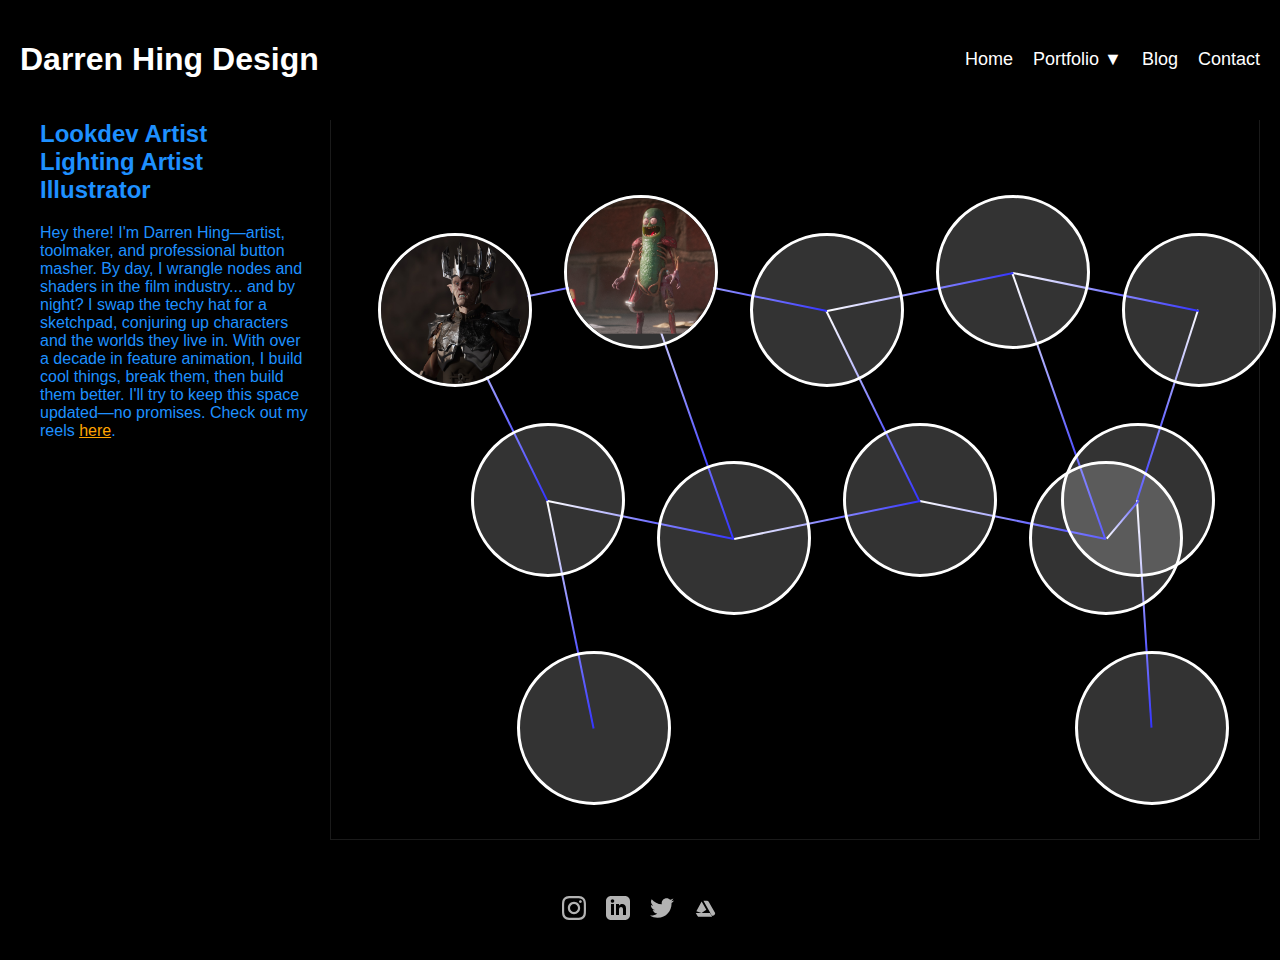
==== commit f26de5da: "Update index.html" ====
--- a/index.html
+++ b/index.html
@@ -62,242 +62,200 @@
     </footer>
     
     <script>
-        // Inline script to ensure the gallery renders
-        document.addEventListener("DOMContentLoaded", function() {
-            console.log("DOM Content Loaded - Initializing Gallery");
-            
-            setTimeout(function() {
-                const gallery = document.getElementById("gallery");
-                
-                if (!gallery) {
-                    console.error("Gallery element not found!");
-                    return;
-                }
-                
-                // Get gallery dimensions
-                const galleryRect = gallery.getBoundingClientRect();
-                const galleryWidth = galleryRect.width;
-                const galleryHeight = window.innerHeight - 140; // Account for header and footer
-                
-                // Node and connection data
-                const nodeSize = 154; // 10% larger than original 140px
-                
-                // Add a resize handler to reposition nodes when window is resized
-                let nodes = [];
-                let connections = [];
-                
-                function createGallery() {
-                    // Clear existing nodes and connections
-                    while (gallery.firstChild) {
-                        gallery.removeChild(gallery.firstChild);
-                    }
-                    nodes = [];
-                    connections = [];
-                    
-                    // Get gallery dimensions
-                    const galleryRect = gallery.getBoundingClientRect();
-                    const galleryWidth = galleryRect.width;
-                    const galleryHeight = Math.max(500, galleryRect.height);
-                    
-                    // Calculate positions based on gallery size - spread them out more
-                    const nodePositions = [
-                        {x: galleryWidth * 0.05, y: galleryHeight * 0.2},  // Node 1 - left edge
-                        {x: galleryWidth * 0.25, y: galleryHeight * 0.15}, // Node 2
-                        {x: galleryWidth * 0.45, y: galleryHeight * 0.2},  // Node 3
-                        {x: galleryWidth * 0.65, y: galleryHeight * 0.15}, // Node 4
-                        {x: galleryWidth * 0.85, y: galleryHeight * 0.2},  // Node 5 - right edge
-                        
-                        {x: galleryWidth * 0.15, y: galleryHeight * 0.45}, // Node 6
-                        {x: galleryWidth * 0.35, y: galleryHeight * 0.5},  // Node 7
-                        {x: galleryWidth * 0.55, y: galleryHeight * 0.45}, // Node 8
-                        {x: galleryWidth * 0.75, y: galleryHeight * 0.5},  // Node 9
-                        {x: galleryWidth * 0.95 - nodeSize, y: galleryHeight * 0.45}, // Node 10 - right edge
-                        
-                        {x: galleryWidth * 0.2, y: galleryHeight * 0.75},  // Node 11
-                        {x: galleryWidth * 0.8, y: galleryHeight * 0.75}   // Node 12
-                    ];
-                    
-                    // Create all 12 nodes with calculated positions
-                    for (let i = 0; i < 12; i++) {
-                        // Create node element
-                        const node = document.createElement("div");
-                        node.classList.add("node");
-                        node.style.width = `${nodeSize}px`;
-                        node.style.height = `${nodeSize}px`;
-                        node.style.left = `${nodePositions[i].x}px`;
-                        node.style.top = `${nodePositions[i].y}px`;
-                        
-                        // Try to add an image
-                        const img = document.createElement("img");
-                        img.src = nodeImages[i].path;
-                        img.alt = "Gallery artwork";
-                        
-                        // Handle image loading errors
-                        img.onerror = function() {
-                            console.warn(`Failed to load image: ${nodeImages[i].path}, using color fallback`);
-                            node.style.backgroundColor = nodeImages[i].color;
-                            
-                            // Remove the failed image
-                            if (node.contains(img)) {
-                                node.removeChild(img);
-                            }
-                        };
-                        
-                        // Add image to node
-                        node.appendChild(img);
-                        
-                        // Add to gallery
-                        gallery.appendChild(node);
-                        
-                        // Store node data
-                        nodes.push({
-                            element: node,
-                            x: nodePositions[i].x + nodeSize/2,
-                            y: nodePositions[i].y + nodeSize/2,
-                            connections: []
-                        });
-                    }
-                    
-                    // Create connections between nodes
-                    for (const [i, j] of nodeConnections) {
-                        if (i >= nodes.length || j >= nodes.length) continue;
-                        
-                        const nodeA = nodes[i];
-                        const nodeB = nodes[j];
-                        
-                        // Create line element
-                        const line = document.createElement("div");
-                        line.classList.add("line");
-                        gallery.insertBefore(line, gallery.firstChild);
-                        
-                        // Store connection data
-                        const connection = { element: line, nodeA, nodeB };
-                        connections.push(connection);
-                        
-                        // Store connection reference in nodes
-                        nodeA.connections.push(connection);
-                        nodeB.connections.push(connection);
-                        
-                        // Update line position
-                        updateConnection(connection);
-                    }
-                    
-                    // Add hover effects to nodes
-                    nodes.forEach(node => {
-                        node.element.addEventListener("mouseenter", () => {
-                            node.element.classList.add("active");
-                            node.connections.forEach(conn => {
-                                conn.element.style.height = "3px";
-                                const otherNode = conn.nodeA === node ? conn.nodeB : conn.nodeA;
-                                otherNode.element.classList.add("connected");
-                            });
-                        });
-                        
-                        node.element.addEventListener("mouseleave", () => {
-                            node.element.classList.remove("active");
-                            node.connections.forEach(conn => {
-                                conn.element.style.height = "2px";
-                                const otherNode = conn.nodeA === node ? conn.nodeB : conn.nodeA;
-                                otherNode.element.classList.remove("connected");
-                            });
-                        });
-                    });
-                }
-                
-                // Define fixed connections - which nodes should connect to which
-                const nodeConnections = [
-                    [0, 1], [1, 2], [2, 3], [3, 4],  // Top row connections
-                    [5, 6], [6, 7], [7, 8], [8, 9],  // Middle row connections,                        
-                    [0, 5], [1, 6], [2, 7], [3, 8], [4, 9],  // Vertical connections
-                    [5, 10], [9, 11]                // Connect to bottom row
-                ];
-                
-                // Image paths with fallback colors
-                const nodeImages = [
-                    {path: "media/orcKing01.jpg", color: "#ff69b4"},
-                    {path: "media/P_Rick01.jpg", color: "#9370db"},
-                    {path: "media/The-Smeds-and-the-Smoos.jpeg", color: "#00ced1"},
-                    {path: "media/zog01.jpg", color: "#32cd32"},
-                    {path: "media/Carnage_Wlde_Eevee.jpg", color: "#1e90ff"},
-                    {path: "media/HighwayRat01.jpg", color: "#ff7f50"},
-                    {path: "media/Nazgul_Full_v002.jpg", color: "#9932cc"},
-                    {path: "media/Revolting-Rhymes-Wolf.jpg", color: "#ffd700"},
-                    {path: "media/SpaceMarines_UE.jpeg", color: "#00ff7f"},
-                    {path: "media/StickMan_Sc&S_h1.jpg", color: "#ff4500"},
-                    {path: "media/placeholder1.jpg", color: "#4169e1"},
-                    {path: "media/placeholder2.jpg", color: "#8a2be2"}
-                ];
-                
-                // Create nodes and connections arrays
-                const nodes = [];
-                const connections = [];
-                
-                // Function to update connection position and rotation
-                function updateConnection(connection) {
-                    const { element, nodeA, nodeB } = connection;
-                    
-                    const x1 = nodeA.x;
-                    const y1 = nodeA.y;
-                    const x2 = nodeB.x;
-                    const y2 = nodeB.y;
-                    
-                    const dx = x2 - x1;
-                    const dy = y2 - y1;
-                    const length = Math.sqrt(dx * dx + dy * dy);
-                    
-                    element.style.width = `${length}px`;
-                    element.style.left = `${x1}px`;
-                    element.style.top = `${y1}px`;
-                    element.style.transform = `rotate(${Math.atan2(dy, dx)}rad)`;
-                }
-                
-                // Define fixed connections - which nodes should connect to which
-                const nodeConnections = [
-                    [0, 1], [1, 2], [2, 3], [3, 4],  // Top row connections
-                    [5, 6], [6, 7], [7, 8], [8, 9],  // Middle row connections                       
-                    [0, 5], [1, 6], [2, 7], [3, 8], [4, 9],  // Vertical connections
-                    [5, 10], [9, 11]                // Connect to bottom row
-                ];
-                
-                // Image paths with fallback colors
-                const nodeImages = [
-                    {path: "media/orcKing01.jpg", color: "#ff69b4"},
-                    {path: "media/P_Rick01.jpg", color: "#9370db"},
-                    {path: "media/The-Smeds-and-the-Smoos.jpeg", color: "#00ced1"},
-                    {path: "media/zog01.jpg", color: "#32cd32"},
-                    {path: "media/Carnage_Wlde_Eevee.jpg", color: "#1e90ff"},
-                    {path: "media/HighwayRat01.jpg", color: "#ff7f50"},
-                    {path: "media/Nazgul_Full_v002.jpg", color: "#9932cc"},
-                    {path: "media/Revolting-Rhymes-Wolf.jpg", color: "#ffd700"},
-                    {path: "media/SpaceMarines_UE.jpeg", color: "#00ff7f"},
-                    {path: "media/StickMan_Sc&S_h1.jpg", color: "#ff4500"},
-                    {path: "media/placeholder1.jpg", color: "#4169e1"},
-                    {path: "media/placeholder2.jpg", color: "#8a2be2"}
-                ];
-                
-                // Initial creation
-                createGallery();
-                
-                // Update on window resize
-                window.addEventListener("resize", function() {
-                    createGallery();
-                });
-                
-                console.log("Gallery created with images and dynamic node positions");
         // Dropdown menu functionality
         document.addEventListener("DOMContentLoaded", function () {
+            initDropdownMenu();
+            initGallery();
+        });
+        
+        function initDropdownMenu() {
             document.querySelectorAll(".dropdown").forEach(dropdown => {
                 dropdown.addEventListener("click", function (event) {
                     event.stopPropagation();
                     this.querySelector(".dropdown-content").classList.toggle("show");
                 });
             });
+            
             window.addEventListener("click", function () {
                 document.querySelectorAll(".dropdown-content").forEach(menu => {
                     menu.classList.remove("show");
                 });
             });
-        });
+        }
+        
+        function initGallery() {
+            console.log("Initializing Gallery");
+            
+            const gallery = document.getElementById("gallery");
+            
+            if (!gallery) {
+                console.error("Gallery element not found!");
+                return;
+            }
+            
+            // Node and connection data
+            const nodeSize = 154; // 10% larger than original 140px
+            
+            // Image paths with fallback colors
+            const nodeImages = [
+                {path: "media/orcKing01.jpg", color: "#ff69b4"},
+                {path: "media/P_Rick01.jpg", color: "#9370db"},
+                {path: "media/The-Smeds-and-the-Smoos.jpeg", color: "#00ced1"},
+                {path: "media/zog01.jpg", color: "#32cd32"},
+                {path: "media/Carnage_Wlde_Eevee.jpg", color: "#1e90ff"},
+                {path: "media/HighwayRat01.jpg", color: "#ff7f50"},
+                {path: "media/Nazgul_Full_v002.jpg", color: "#9932cc"},
+                {path: "media/Revolting-Rhymes-Wolf.jpg", color: "#ffd700"},
+                {path: "media/SpaceMarines_UE.jpeg", color: "#00ff7f"},
+                {path: "media/StickMan_Sc&S_h1.jpg", color: "#ff4500"},
+                {path: "media/placeholder1.jpg", color: "#4169e1"},
+                {path: "media/placeholder2.jpg", color: "#8a2be2"}
+            ];
+            
+            // Define fixed connections
+            const nodeConnections = [
+                [0, 1], [1, 2], [2, 3], [3, 4],  // Top row connections
+                [5, 6], [6, 7], [7, 8], [8, 9],  // Middle row connections                       
+                [0, 5], [1, 6], [2, 7], [3, 8], [4, 9],  // Vertical connections
+                [5, 10], [9, 11]                // Connect to bottom row
+            ];
+            
+            // Clear gallery container
+            gallery.innerHTML = '';
+            
+            // Get gallery dimensions
+            const galleryRect = gallery.getBoundingClientRect();
+            const galleryWidth = galleryRect.width;
+            const galleryHeight = Math.max(500, galleryRect.height);
+            
+            // Create positions for nodes
+            const nodePositions = [
+                {x: galleryWidth * 0.05, y: galleryHeight * 0.2},  // Node 1 - left edge
+                {x: galleryWidth * 0.25, y: galleryHeight * 0.15}, // Node 2
+                {x: galleryWidth * 0.45, y: galleryHeight * 0.2},  // Node 3
+                {x: galleryWidth * 0.65, y: galleryHeight * 0.15}, // Node 4
+                {x: galleryWidth * 0.85, y: galleryHeight * 0.2},  // Node 5 - right edge
+                
+                {x: galleryWidth * 0.15, y: galleryHeight * 0.45}, // Node 6
+                {x: galleryWidth * 0.35, y: galleryHeight * 0.5},  // Node 7
+                {x: galleryWidth * 0.55, y: galleryHeight * 0.45}, // Node 8
+                {x: galleryWidth * 0.75, y: galleryHeight * 0.5},  // Node 9
+                {x: galleryWidth * 0.95 - nodeSize, y: galleryHeight * 0.45}, // Node 10 - right edge
+                
+                {x: galleryWidth * 0.2, y: galleryHeight * 0.75},  // Node 11
+                {x: galleryWidth * 0.8, y: galleryHeight * 0.75}   // Node 12
+            ];
+            
+            // Create nodes and store them
+            const nodes = [];
+            
+            // Create all nodes
+            for (let i = 0; i < 12; i++) {
+                // Create node element
+                const node = document.createElement("div");
+                node.classList.add("node");
+                node.style.width = `${nodeSize}px`;
+                node.style.height = `${nodeSize}px`;
+                node.style.left = `${nodePositions[i].x}px`;
+                node.style.top = `${nodePositions[i].y}px`;
+                
+                // Try to add an image
+                const img = document.createElement("img");
+                img.src = nodeImages[i].path;
+                img.alt = "Gallery artwork";
+                
+                // Handle image loading errors
+                img.onerror = function() {
+                    console.warn(`Failed to load image: ${nodeImages[i].path}, using color fallback`);
+                    node.style.backgroundColor = nodeImages[i].color;
+                    
+                    // Remove the failed image
+                    if (node.contains(img)) {
+                        node.removeChild(img);
+                    }
+                };
+                
+                // Add image to node
+                node.appendChild(img);
+                
+                // Add to gallery
+                gallery.appendChild(node);
+                
+                // Store node data
+                nodes.push({
+                    element: node,
+                    x: nodePositions[i].x + nodeSize/2,
+                    y: nodePositions[i].y + nodeSize/2,
+                    connections: []
+                });
+            }
+            
+            // Create connections between nodes
+            const connections = [];
+            
+            for (const [i, j] of nodeConnections) {
+                if (i >= nodes.length || j >= nodes.length) continue;
+                
+                const nodeA = nodes[i];
+                const nodeB = nodes[j];
+                
+                // Create line element
+                const line = document.createElement("div");
+                line.classList.add("line");
+                gallery.insertBefore(line, gallery.firstChild);
+                
+                // Set line position
+                const x1 = nodeA.x;
+                const y1 = nodeA.y;
+                const x2 = nodeB.x;
+                const y2 = nodeB.y;
+                
+                const dx = x2 - x1;
+                const dy = y2 - y1;
+                const length = Math.sqrt(dx * dx + dy * dy);
+                
+                line.style.width = `${length}px`;
+                line.style.left = `${x1}px`;
+                line.style.top = `${y1}px`;
+                line.style.transform = `rotate(${Math.atan2(dy, dx)}rad)`;
+                
+                // Store connection data
+                const connection = { element: line, nodeA, nodeB };
+                connections.push(connection);
+                
+                // Store connection reference in nodes
+                nodeA.connections.push(connection);
+                nodeB.connections.push(connection);
+            }
+            
+            // Add hover effects to nodes
+            nodes.forEach(node => {
+                node.element.addEventListener("mouseenter", () => {
+                    node.element.classList.add("active");
+                    node.connections.forEach(conn => {
+                        conn.element.style.height = "3px";
+                        const otherNode = conn.nodeA === node ? conn.nodeB : conn.nodeA;
+                        otherNode.element.classList.add("connected");
+                    });
+                });
+                
+                node.element.addEventListener("mouseleave", () => {
+                    node.element.classList.remove("active");
+                    node.connections.forEach(conn => {
+                        conn.element.style.height = "2px";
+                        const otherNode = conn.nodeA === node ? conn.nodeB : conn.nodeA;
+                        otherNode.element.classList.remove("connected");
+                    });
+                });
+            });
+            
+            // Update on window resize
+            window.addEventListener("resize", function() {
+                initGallery();  // Recreate gallery on resize
+            });
+            
+            console.log("Gallery created with dynamic node positions");
+        }
     </script>
 </body>
 </html>
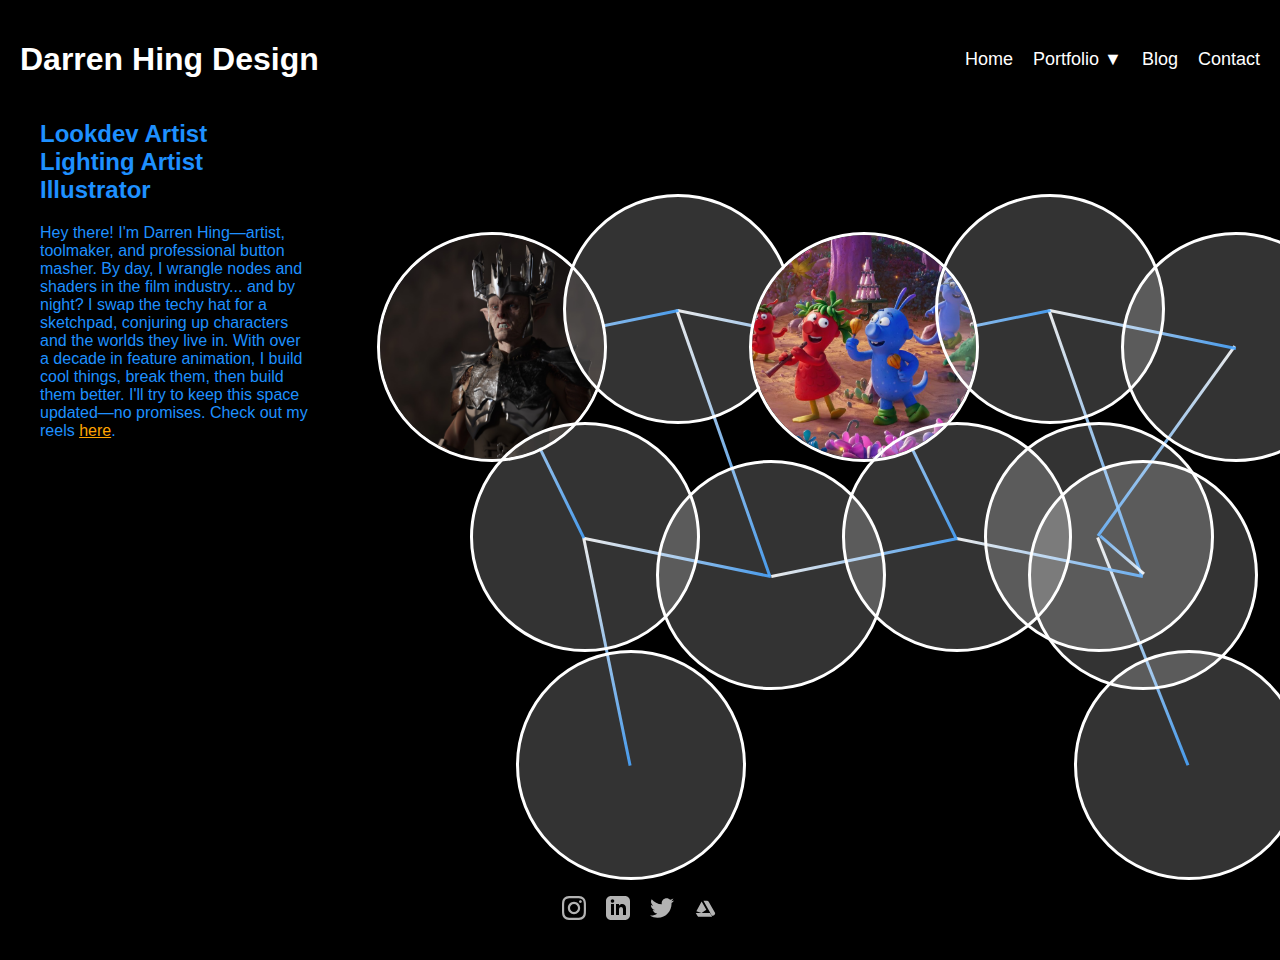
==== commit 28d2481f: "Update index.html" ====
--- a/index.html
+++ b/index.html
@@ -24,7 +24,7 @@
         </nav>
     </div>
     
-    <div class="container">
+    <div class="container" style="border: none !important;">
         <div class="bio">
             <h2>Lookdev Artist<br>Lighting Artist<br>Illustrator</h2>
             <p>
@@ -33,7 +33,7 @@
                 I'll try to keep this space updated—no promises. Check out my reels <a href="reels.html">here</a>.
             </p>
         </div>
-        <div class="gallery-container" id="gallery"></div>
+        <div class="gallery-container" id="gallery" style="border: none !important;"></div>
     </div>
     
     <footer class="footer">
@@ -94,7 +94,7 @@
             }
             
             // Node and connection data
-            const nodeSize = 154; // 10% larger than original 140px
+            const nodeSize = 230; // Increased by 50% from 154px
             
             // Image paths with fallback colors
             const nodeImages = [
--- a/style.css
+++ b/style.css
@@ -9,6 +9,14 @@
     min-height: 100vh;
     overflow-x: hidden;
     cursor: default;
+    border: none;
+}
+
+/* Override to ensure no borders anywhere */
+.container, .gallery-container, .node, .line {
+    border-color: transparent;
+    outline: none;
+    box-shadow: none;
 }
 
 /* Header */
@@ -100,11 +108,14 @@
 /* Connections */
 .line {
     position: absolute;
-    height: 2px;
-    background: linear-gradient(to right, white, blue);
+    height: 3px; /* Thicker line */
+    background: linear-gradient(to right, rgba(255, 255, 255, 0.9), rgba(30, 144, 255, 0.9)); /* More visible gradient */
     transform-origin: top left;
     z-index: 0;
     transition: opacity 0.3s ease, height 0.3s ease, background 0.3s ease;
+    border: none !important;
+    box-shadow: none !important;
+    outline: none !important;
 }
 
 /* Circles */
@@ -126,13 +137,16 @@
 }
 
 .node:hover, .node.active {
-    transform: scale(1.1);
+    transform: scale(1.15);
     border-color: #1e90ff;
+    border-width: 4px;
     z-index: 3;
+    box-shadow: 0 0 20px rgba(30, 144, 255, 0.5);
 }
 
 .node.connected {
     border-color: #1e90ff;
+    border-width: 4px;
     z-index: 2;
 }
 
@@ -442,20 +456,27 @@
 @media (max-width: 768px) {
     .container {
         flex-direction: column;
+        min-height: auto;
+        height: auto;
     }
     
     .bio {
+        position: relative;
         width: 100%;
+        padding: 20px;
         height: auto;
     }
     
     .gallery-container {
-        min-height: 70vh;
+        position: relative;
+        width: 100%;
+        height: 100vh; /* Full viewport height for mobile */
+        margin-top: 20px;
     }
     
     .node {
-        width: 120px;
-        height: 120px;
+        width: 150px; /* Smaller on mobile but still larger than original */
+        height: 150px;
     }
     
     .gallery-grid {
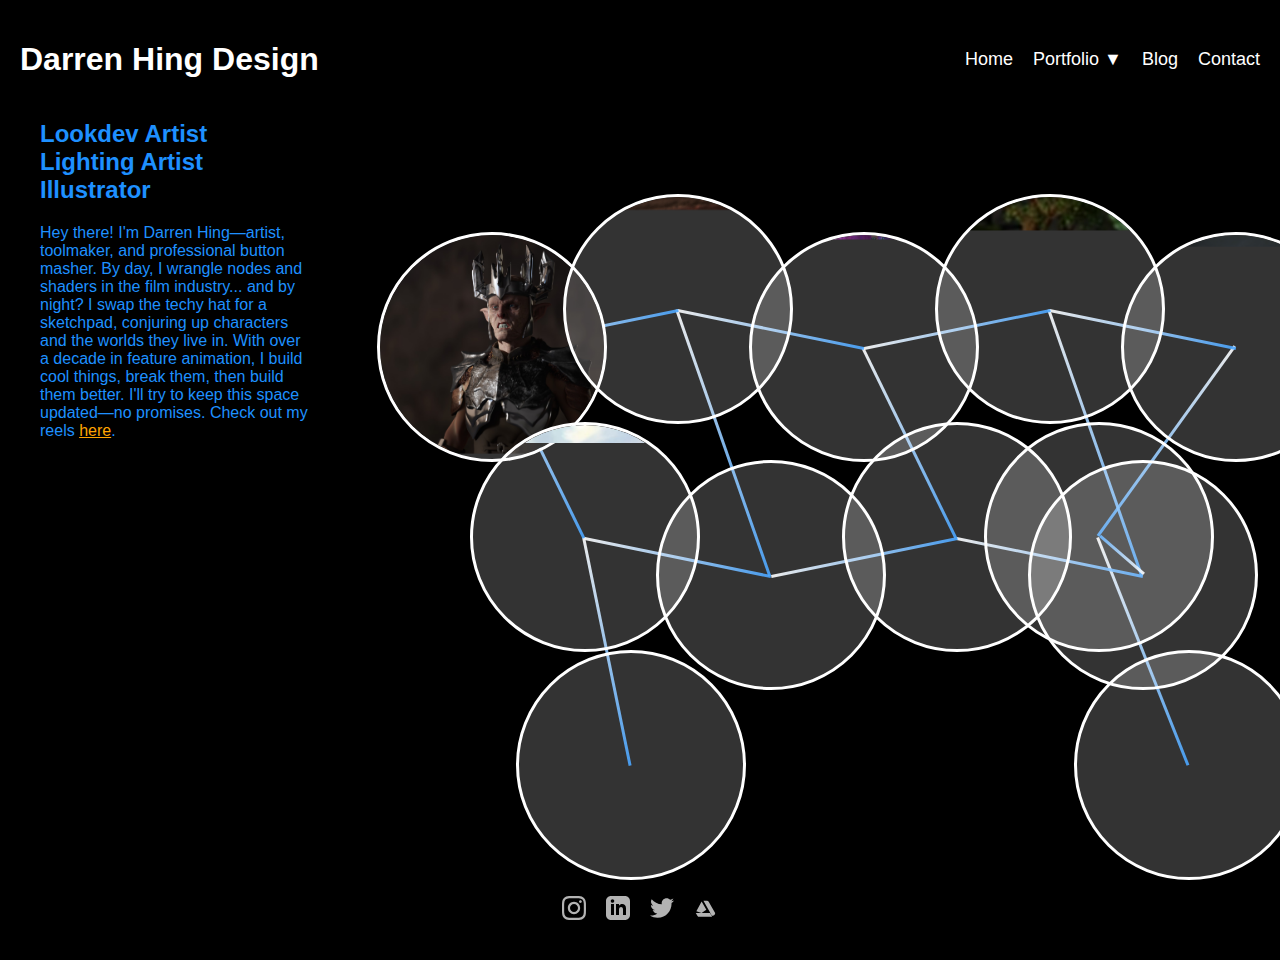
==== commit c5631571: "Update index.html" ====
--- a/index.html
+++ b/index.html
@@ -102,7 +102,7 @@
                 {path: "media/P_Rick01.jpg", color: "#9370db"},
                 {path: "media/The-Smeds-and-the-Smoos.jpeg", color: "#00ced1"},
                 {path: "media/zog01.jpg", color: "#32cd32"},
-                {path: "media/Carnage_Wlde_Eevee.jpg", color: "#1e90ff"},
+                {path: "media/Carnage01.jpg", color: "#1e90ff"},
                 {path: "media/HighwayRat01.jpg", color: "#ff7f50"},
                 {path: "media/Nazgul_Full_v002.jpg", color: "#9932cc"},
                 {path: "media/Revolting-Rhymes-Wolf.jpg", color: "#ffd700"},
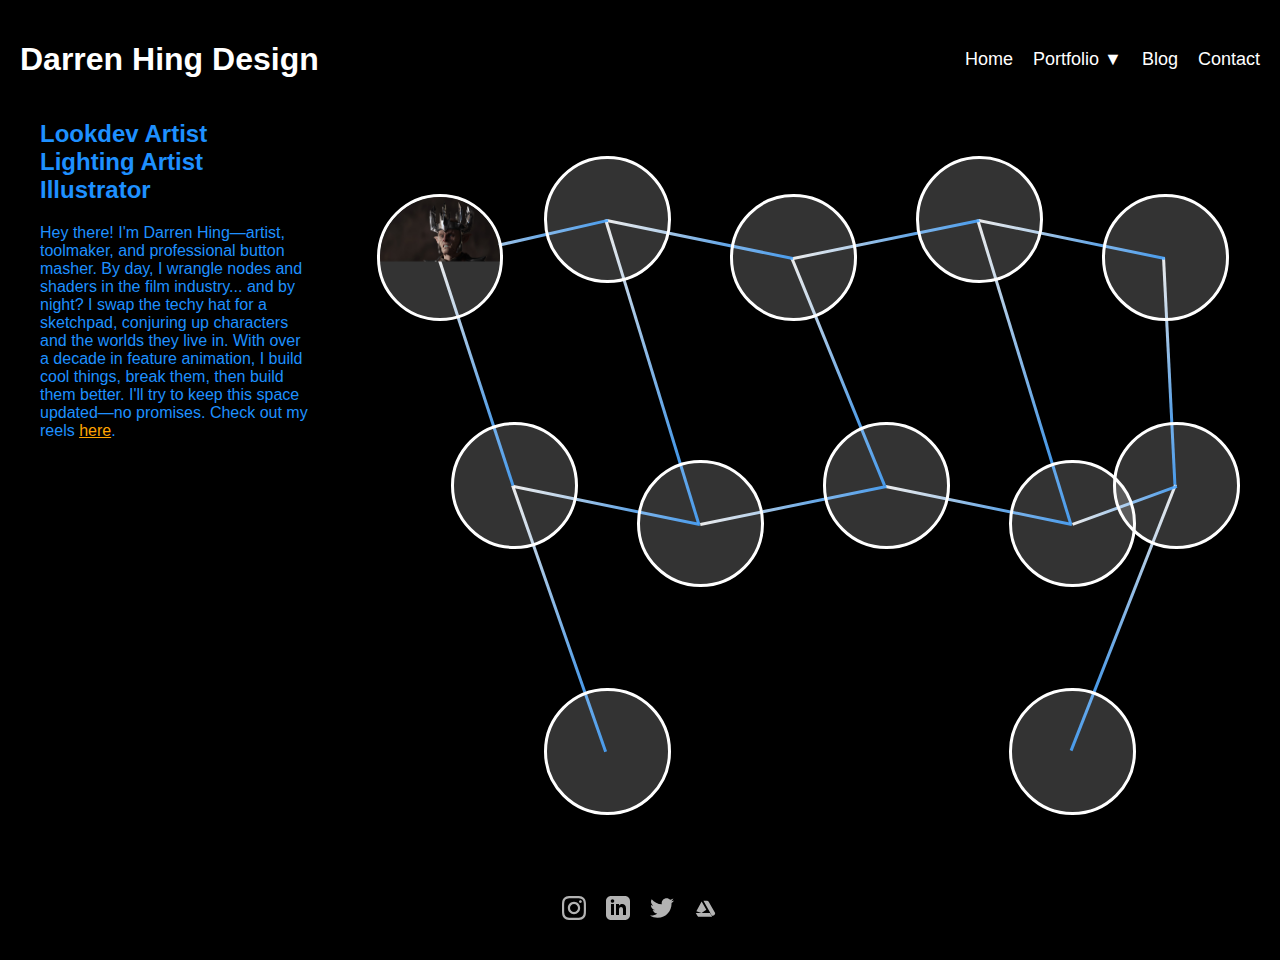
==== commit b23350ff: "- added  mobile layouts - added adaptive layout for different resolution" ====
--- a/index.html
+++ b/index.html
@@ -93,8 +93,25 @@
                 return;
             }
             
-            // Node and connection data
-            const nodeSize = 230; // Increased by 50% from 154px
+            // Get gallery dimensions
+            const galleryRect = gallery.getBoundingClientRect();
+            const galleryWidth = galleryRect.width;
+            const galleryHeight = galleryRect.height || window.innerHeight - 140;
+            
+            // Responsive node sizing - scale nodes based on available space
+            const baseNodeSize = 230; // Original large size
+            
+            // Calculate the minimum dimension (width or height)
+            const minDimension = Math.min(galleryWidth, galleryHeight);
+            
+            // If screen is too small, scale the node size down proportionally
+            // We'll use 6 as a divisor since we want to fit about 5-6 nodes horizontally
+            let nodeSize = Math.min(baseNodeSize, minDimension / 6);
+            
+            // Make sure nodes don't get too small
+            nodeSize = Math.max(nodeSize, 100);
+            
+            console.log(`Gallery size: ${galleryWidth}x${galleryHeight}, Node size: ${nodeSize}`);
             
             // Image paths with fallback colors
             const nodeImages = [
@@ -102,7 +119,7 @@
                 {path: "media/P_Rick01.jpg", color: "#9370db"},
                 {path: "media/The-Smeds-and-the-Smoos.jpeg", color: "#00ced1"},
                 {path: "media/zog01.jpg", color: "#32cd32"},
-                {path: "media/Carnage01.jpg", color: "#1e90ff"},
+                {path: "media/Carnage_Wlde_Eevee.jpg", color: "#1e90ff"},
                 {path: "media/HighwayRat01.jpg", color: "#ff7f50"},
                 {path: "media/Nazgul_Full_v002.jpg", color: "#9932cc"},
                 {path: "media/Revolting-Rhymes-Wolf.jpg", color: "#ffd700"},
@@ -123,27 +140,23 @@
             // Clear gallery container
             gallery.innerHTML = '';
             
-            // Get gallery dimensions
-            const galleryRect = gallery.getBoundingClientRect();
-            const galleryWidth = galleryRect.width;
-            const galleryHeight = Math.max(500, galleryRect.height);
-            
-            // Create positions for nodes
+            // Calculate positions for nodes - using relative positioning based on nodeSize
+            // This ensures nodes are properly spaced regardless of their size
             const nodePositions = [
-                {x: galleryWidth * 0.05, y: galleryHeight * 0.2},  // Node 1 - left edge
-                {x: galleryWidth * 0.25, y: galleryHeight * 0.15}, // Node 2
-                {x: galleryWidth * 0.45, y: galleryHeight * 0.2},  // Node 3
-                {x: galleryWidth * 0.65, y: galleryHeight * 0.15}, // Node 4
-                {x: galleryWidth * 0.85, y: galleryHeight * 0.2},  // Node 5 - right edge
-                
-                {x: galleryWidth * 0.15, y: galleryHeight * 0.45}, // Node 6
-                {x: galleryWidth * 0.35, y: galleryHeight * 0.5},  // Node 7
-                {x: galleryWidth * 0.55, y: galleryHeight * 0.45}, // Node 8
-                {x: galleryWidth * 0.75, y: galleryHeight * 0.5},  // Node 9
-                {x: galleryWidth * 0.95 - nodeSize, y: galleryHeight * 0.45}, // Node 10 - right edge
-                
-                {x: galleryWidth * 0.2, y: galleryHeight * 0.75},  // Node 11
-                {x: galleryWidth * 0.8, y: galleryHeight * 0.75}   // Node 12
+                {x: galleryWidth * 0.05, y: galleryHeight * 0.15},  // Node 1 - left edge
+                {x: galleryWidth * 0.23, y: galleryHeight * 0.10}, // Node 2
+                {x: galleryWidth * 0.43, y: galleryHeight * 0.15},  // Node 3
+                {x: galleryWidth * 0.63, y: galleryHeight * 0.10}, // Node 4
+                {x: Math.min(galleryWidth - nodeSize - 20, galleryWidth * 0.83), y: galleryHeight * 0.15},  // Node 5 - right edge
+                
+                {x: galleryWidth * 0.13, y: galleryHeight * 0.45}, // Node 6
+                {x: galleryWidth * 0.33, y: galleryHeight * 0.50},  // Node 7
+                {x: galleryWidth * 0.53, y: galleryHeight * 0.45}, // Node 8
+                {x: galleryWidth * 0.73, y: galleryHeight * 0.50},  // Node 9
+                {x: Math.min(galleryWidth - nodeSize - 20, galleryWidth * 0.90), y: galleryHeight * 0.45}, // Node 10 - right edge
+                
+                {x: galleryWidth * 0.23, y: Math.min(galleryHeight - nodeSize - 20, galleryHeight * 0.8)},  // Node 11
+                {x: galleryWidth * 0.73, y: Math.min(galleryHeight - nodeSize - 20, galleryHeight * 0.8)}   // Node 12
             ];
             
             // Create nodes and store them
@@ -258,4 +271,4 @@
         }
     </script>
 </body>
-</html>
+</html>--- a/style.css
+++ b/style.css
@@ -515,4 +515,4 @@
     .gallery-item, .technical-item {
         grid-column: span 4 !important;
     }
-}
+}